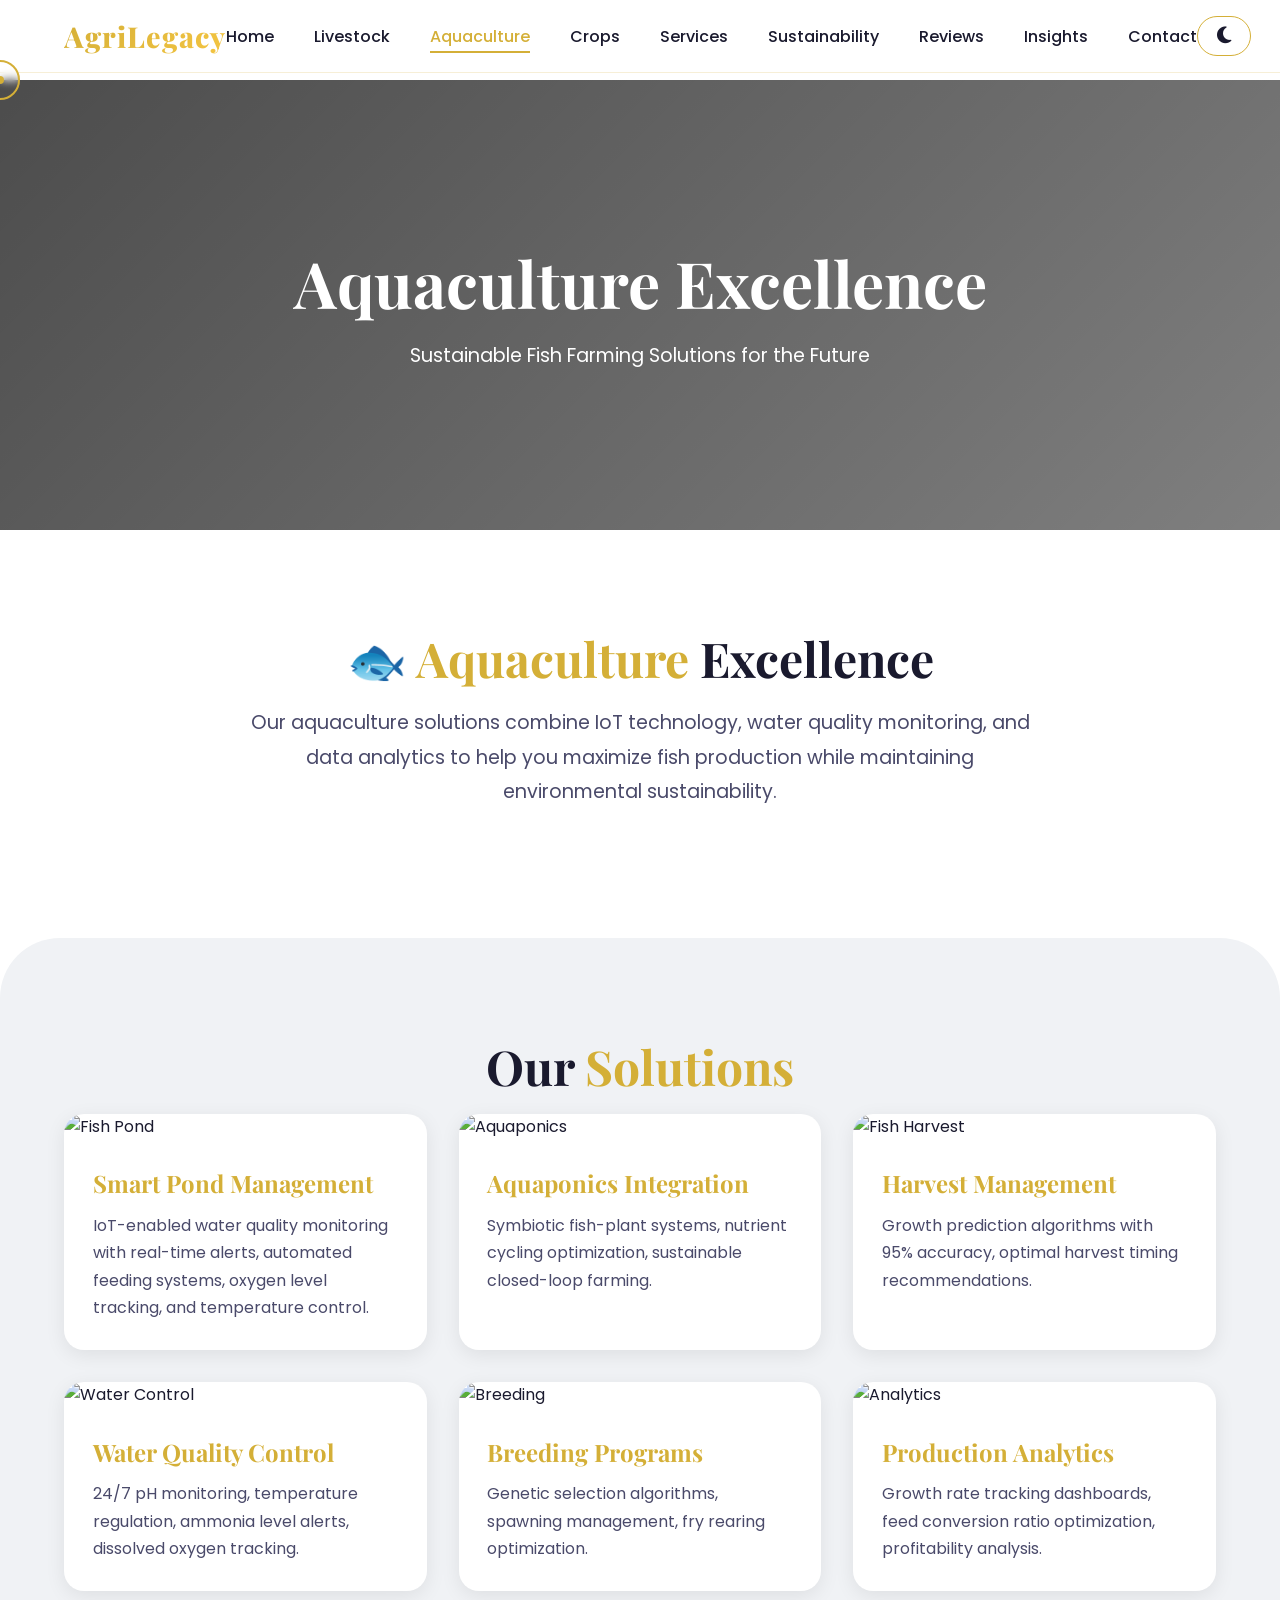
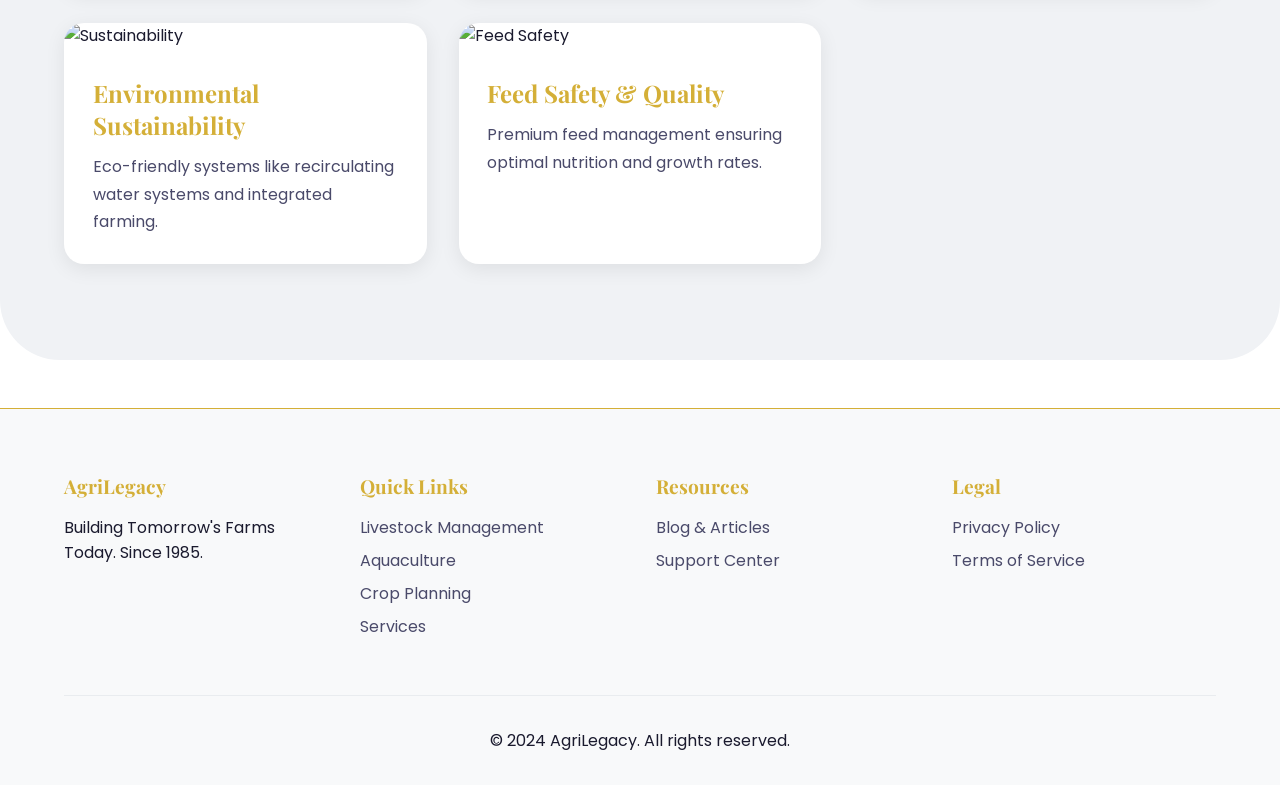
==== aquaculture.html @ acbb859a "first commit" ====
<!DOCTYPE html>
<html lang="en">
<head>
    <meta charset="UTF-8">
    <meta name="viewport" content="width=device-width, initial-scale=1.0, viewport-fit=cover">
    <title>AgriLegacy - Aquaculture & Fish Farming Solutions</title>
    <link rel="stylesheet" href="https://cdnjs.cloudflare.com/ajax/libs/font-awesome/6.4.0/css/all.min.css">
    <link href="https://fonts.googleapis.com/css2?family=Playfair+Display:wght@400;500;600;700;800;900&family=Poppins:wght@300;400;500;600;700;800&display=swap" rel="stylesheet">
    <link rel="stylesheet" href="css/style.css">
</head>
<body>
    <div class="cursor"></div>
    <div class="cursor-dot"></div>

    <nav class="navbar">
        <div class="nav-container">
            <a href="index.html" class="logo">Agri<span>Legacy</span></a>
            <ul class="nav-links">
                <li><a href="index.html">Home</a></li>
                <li><a href="livestock.html">Livestock</a></li>
                <li><a href="aquaculture.html">Aquaculture</a></li>
                <li><a href="crops.html">Crops</a></li>
                <li><a href="services.html">Services</a></li>
                <li><a href="sustainability.html">Sustainability</a></li>
                <li><a href="reviews.html">Reviews</a></li>
                <li><a href="insights.html">Insights</a></li>
                <li><a href="contact.html">Contact</a></li>
            </ul>
            <div style="display: flex; gap: 1rem; align-items: center;">
                <button class="theme-toggle" onclick="toggleTheme()">
                    <i class="fas fa-moon"></i>
                </button>
                <button class="mobile-menu-btn" onclick="openMobileMenu()">
                    <i class="fas fa-bars"></i>
                </button>
            </div>
        </div>
    </nav>

    <div class="mobile-nav-overlay" onclick="closeMobileMenu()"></div>
    <div class="mobile-nav">
        <button class="close-menu" onclick="closeMobileMenu()">
            <i class="fas fa-times"></i>
        </button>
        <ul class="mobile-nav-links">
            <li><a href="index.html" onclick="closeMobileMenu()">🏠 Home</a></li>
            <li><a href="livestock.html" onclick="closeMobileMenu()">🐄 Livestock Management</a></li>
            <li><a href="aquaculture.html" onclick="closeMobileMenu()">🐟 Aquaculture / Fish Farming</a></li>
            <li><a href="crops.html" onclick="closeMobileMenu()">🌾 Crop Planning</a></li>
            <li><a href="services.html" onclick="closeMobileMenu()">⚙️ Services</a></li>
            <li><a href="sustainability.html" onclick="closeMobileMenu()">🌍 Sustainability</a></li>
            <li><a href="reviews.html" onclick="closeMobileMenu()">⭐ Reviews</a></li>
            <li><a href="insights.html" onclick="closeMobileMenu()">📝 Insights / Blog</a></li>
            <li><a href="contact.html" onclick="closeMobileMenu()">📞 Contact</a></li>
        </ul>
        <div style="margin-top: 2rem; padding-top: 1rem; border-top: 1px solid var(--border);">
            <p style="color: var(--accent-gold); margin-bottom: 0.5rem;">Connect With Us</p>
            <div class="social-links">
                <a href="#"><i class="fab fa-facebook"></i></a>
                <a href="#"><i class="fab fa-instagram"></i></a>
                <a href="#"><i class="fab fa-linkedin"></i></a>
                <a href="#"><i class="fab fa-youtube"></i></a>
                <a href="https://wa.me/15551234567" target="_blank"><i class="fab fa-whatsapp"></i></a>
            </div>
        </div>
    </div>

    <div class="page-banner" style="background-image: url('https://i.pinimg.com/736x/d5/71/7b/d5717b81e72ecfb12fcfa950827a4e0d.jpg');">
        <div class="overlay"></div>
        <div class="content">
            <h1>Aquaculture Excellence</h1>
            <p>Sustainable Fish Farming Solutions for the Future</p>
        </div>
    </div>

    <section class="section">
        <div style="text-align: center; max-width: 800px; margin: 0 auto;">
            <h2 class="section-title">🐟 <span>Aquaculture</span> Excellence</h2>
            <p style="font-size: 1.2rem; color: var(--text-secondary); line-height: 1.8;">Our aquaculture solutions combine IoT technology, water quality monitoring, and data analytics to help you maximize fish production while maintaining environmental sustainability.</p>
        </div>
    </section>

    <section class="section section-alt">
        <h2 class="section-title">Our <span>Solutions</span></h2>
        <div class="cards-grid cards-grid-4">
            <div class="card">
                <img src="https://i.pinimg.com/736x/1e/69/60/1e696035de8fabfd51c5e53b4181bbb4.jpg" alt="Fish Pond" class="card-img">
                <div class="card-content">
                    <h3>Smart Pond Management</h3>
                    <p>IoT-enabled water quality monitoring with real-time alerts, automated feeding systems, oxygen level tracking, and temperature control.</p>
                </div>
            </div>
            <div class="card">
                <img src="https://i.pinimg.com/736x/d5/71/7b/d5717b81e72ecfb12fcfa950827a4e0d.jpg" alt="Aquaponics" class="card-img">
                <div class="card-content">
                    <h3>Aquaponics Integration</h3>
                    <p>Symbiotic fish-plant systems, nutrient cycling optimization, sustainable closed-loop farming.</p>
                </div>
            </div>
            <div class="card">
                <img src="https://i.pinimg.com/1200x/8e/64/2d/8e642d8a9960d78da6f51a2965cb871b.jpg" alt="Fish Harvest" class="card-img">
                <div class="card-content">
                    <h3>Harvest Management</h3>
                    <p>Growth prediction algorithms with 95% accuracy, optimal harvest timing recommendations.</p>
                </div>
            </div>
            <div class="card">
                <img src="https://i.pinimg.com/1200x/11/e5/aa/11e5aa40e086801b2109b5f7ef23d53f.jpg" alt="Water Control" class="card-img">
                <div class="card-content">
                    <h3>Water Quality Control</h3>
                    <p>24/7 pH monitoring, temperature regulation, ammonia level alerts, dissolved oxygen tracking.</p>
                </div>
            </div>
            <div class="card">
                <img src="https://i.pinimg.com/736x/c3/d2/8f/c3d28f315cec62ebd3b96893f3dd29bd.jpg" alt="Breeding" class="card-img">
                <div class="card-content">
                    <h3>Breeding Programs</h3>
                    <p>Genetic selection algorithms, spawning management, fry rearing optimization.</p>
                </div>
            </div>
            <div class="card">
                <img src="https://i.pinimg.com/1200x/0e/ce/b7/0eceb753469b6be202cb167196c5ea76.jpg" alt="Analytics" class="card-img">
                <div class="card-content">
                    <h3>Production Analytics</h3>
                    <p>Growth rate tracking dashboards, feed conversion ratio optimization, profitability analysis.</p>
                </div>
            </div>
            <div class="card">
                <img src="https://i.pinimg.com/1200x/66/87/d6/6687d665dc0567a854f6cb7ec1b932c6.jpg" alt="Sustainability" class="card-img">
                <div class="card-content">
                    <h3>Environmental Sustainability</h3>
                    <p>Eco-friendly systems like recirculating water systems and integrated farming.</p>
                </div>
            </div>
            <div class="card">
                <img src="https://i.pinimg.com/736x/c3/d2/d4/c3d2d4481f955241b22412c8c78fe183.jpg" alt="Feed Safety" class="card-img">
                <div class="card-content">
                    <h3>Feed Safety & Quality</h3>
                    <p>Premium feed management ensuring optimal nutrition and growth rates.</p>
                </div>
            </div>
        </div>
    </section>

    <footer class="footer">
        <div class="footer-content">
            <div class="footer-section"><h4>AgriLegacy</h4><p>Building Tomorrow's Farms Today. Since 1985.</p></div>
            <div class="footer-section">
                <h4>Quick Links</h4>
                <a href="livestock.html">Livestock Management</a>
                <a href="aquaculture.html">Aquaculture</a>
                <a href="crops.html">Crop Planning</a>
                <a href="services.html">Services</a>
            </div>
            <div class="footer-section">
                <h4>Resources</h4>
                <a href="insights.html">Blog & Articles</a>
                <a href="#">Support Center</a>
            </div>
            <div class="footer-section">
                <h4>Legal</h4>
                <a href="#">Privacy Policy</a>
                <a href="#">Terms of Service</a>
            </div>
        </div>
        <div class="footer-bottom"><p>&copy; 2024 AgriLegacy. All rights reserved.</p></div>
    </footer>

    <script src="js/main.js"></script>
</body>
</html>
---- css/style.css ----
* {
    margin: 0;
    padding: 0;
    box-sizing: border-box;
    cursor: none;
}

:root {
    --bg-primary: #ffffff;
    --bg-secondary: #f8f9fa;
    --bg-tertiary: #f0f2f5;
    --bg-quaternary: #e8ecef;
    --text-primary: #1a1a2e;
    --text-secondary: #4a4a6a;
    --text-light: #8a8aa3;
    --accent: #2d6a4f;
    --accent-light: #40916c;
    --accent-gold: #d4af37;
    --accent-gold-light: #f4c542;
    --accent-gold-dark: #b8960c;
    --card-bg: #ffffff;
    --shadow-sm: 0 5px 20px rgba(0, 0, 0, 0.08);
    --shadow-md: 0 10px 30px rgba(0, 0, 0, 0.12);
    --shadow-lg: 0 20px 50px rgba(0, 0, 0, 0.15);
    --shadow-xl: 0 30px 60px rgba(0, 0, 0, 0.2);
    --border: #e9ecef;
    --gradient-primary: linear-gradient(135deg, #2d6a4f 0%, #1b4332 100%);
    --gradient-gold: linear-gradient(135deg, #d4af37 0%, #f4c542 100%);
    --gradient-dark: linear-gradient(135deg, #1a1a2e 0%, #16213e 100%);
}

[data-theme="dark"] {
    --bg-primary: #0a0a0f;
    --bg-secondary: #14141a;
    --bg-tertiary: #1a1a24;
    --bg-quaternary: #1f1f2a;
    --text-primary: #ffffff;
    --text-secondary: #c0c0d0;
    --text-light: #808090;
    --accent: #40916c;
    --accent-light: #52b788;
    --card-bg: #1a1a24;
    --shadow-sm: 0 5px 20px rgba(0, 0, 0, 0.3);
    --shadow-md: 0 10px 30px rgba(0, 0, 0, 0.4);
    --shadow-lg: 0 20px 50px rgba(0, 0, 0, 0.5);
    --shadow-xl: 0 30px 60px rgba(0, 0, 0, 0.6);
    --border: #2a2a35;
}

body {
    font-family: 'Poppins', sans-serif;
    background: var(--bg-primary);
    color: var(--text-primary);
    transition: all 0.3s ease;
    overflow-x: hidden;
}

h1, h2, h3, h4, .logo, .section-title {
    font-family: 'Playfair Display', serif;
}

/* Custom Cursor */
.cursor {
    width: 40px;
    height: 40px;
    border: 2px solid var(--accent-gold);
    border-radius: 50%;
    position: fixed;
    pointer-events: none;
    z-index: 9999;
    transition: all 0.2s ease;
    transform: translate(-50%, -50%);
    backdrop-filter: blur(5px);
}

.cursor-dot {
    width: 8px;
    height: 8px;
    background: var(--accent-gold);
    border-radius: 50%;
    position: fixed;
    pointer-events: none;
    z-index: 9999;
    transition: all 0.08s ease;
    transform: translate(-50%, -50%);
}

/* Premium Navbar */
.navbar {
    position: fixed;
    top: 0;
    width: 100%;
    background: rgba(var(--bg-primary), 0.95);
    backdrop-filter: blur(20px);
    z-index: 1000;
    padding: 1rem 5%;
    transition: all 0.4s ease;
    border-bottom: 1px solid rgba(212, 175, 55, 0.2);
}

.navbar.scrolled {
    padding: 0.7rem 5%;
    background: rgba(var(--bg-primary), 0.98);
    box-shadow: var(--shadow-md);
}

.nav-container {
    display: flex;
    justify-content: space-between;
    align-items: center;
    max-width: 1400px;
    margin: 0 auto;
}

.logo {
    font-size: 1.8rem;
    font-weight: 800;
    background: var(--gradient-gold);
    -webkit-background-clip: text;
    background-clip: text;
    color: transparent;
    letter-spacing: 1px;
    text-decoration: none;
}

.nav-links {
    display: flex;
    gap: 2.5rem;
    list-style: none;
}

.nav-links a {
    color: var(--text-primary);
    text-decoration: none;
    font-weight: 500;
    transition: all 0.3s;
    position: relative;
}

.nav-links a::after {
    content: '';
    position: absolute;
    bottom: -5px;
    left: 0;
    width: 0%;
    height: 2px;
    background: var(--accent-gold);
    transition: width 0.3s;
}

.nav-links a:hover::after,
.nav-links a.active::after {
    width: 100%;
}

.nav-links a.active {
    color: var(--accent-gold);
}

/* Mobile Menu Button */
.mobile-menu-btn {
    display: none;
    background: none;
    border: none;
    font-size: 1.8rem;
    color: var(--accent-gold);
    cursor: pointer;
    transition: all 0.3s;
    z-index: 1001;
}

.mobile-menu-btn:hover {
    transform: scale(1.1);
}

/* Mobile Navigation Overlay */
.mobile-nav {
    position: fixed;
    top: 0;
    right: -100%;
    width: 80%;
    max-width: 350px;
    height: 100vh;
    background: var(--card-bg);
    backdrop-filter: blur(20px);
    z-index: 2000;
    transition: right 0.4s ease;
    box-shadow: var(--shadow-lg);
    padding: 5rem 2rem 2rem;
    overflow-y: auto;
    border-left: 2px solid var(--accent-gold);
}

.mobile-nav.active {
    right: 0;
}

.mobile-nav-overlay {
    position: fixed;
    top: 0;
    left: 0;
    width: 100%;
    height: 100%;
    background: rgba(0, 0, 0, 0.5);
    z-index: 1999;
    opacity: 0;
    visibility: hidden;
    transition: all 0.3s;
}

.mobile-nav-overlay.active {
    opacity: 1;
    visibility: visible;
}

.close-menu {
    position: absolute;
    top: 1.5rem;
    right: 1.5rem;
    background: none;
    border: none;
    font-size: 1.8rem;
    color: var(--accent-gold);
    cursor: pointer;
    transition: all 0.3s;
}

.mobile-nav-links {
    list-style: none;
}

.mobile-nav-links li {
    margin-bottom: 1.5rem;
}

.mobile-nav-links a {
    color: var(--text-primary);
    text-decoration: none;
    font-size: 1.2rem;
    font-weight: 500;
    transition: all 0.3s;
    display: block;
    padding: 0.5rem 0;
}

.mobile-nav-links a:hover,
.mobile-nav-links a.active {
    color: var(--accent-gold);
    transform: translateX(10px);
}

.theme-toggle {
    background: var(--card-bg);
    border: 1px solid var(--accent-gold);
    padding: 0.5rem 1.2rem;
    border-radius: 50px;
    cursor: pointer;
    color: var(--text-primary);
    font-size: 1.2rem;
    transition: all 0.3s;
}

.theme-toggle:hover {
    background: var(--accent-gold);
    color: var(--bg-primary);
}

/* Hero Section */
.hero {
    height: 100vh;
    position: relative;
    overflow: hidden;
}

.carousel-container {
    position: relative;
    width: 100%;
    height: 100%;
}

.carousel-slide {
    position: absolute;
    width: 100%;
    height: 100%;
    opacity: 0;
    transition: opacity 1.5s ease;
    background-size: cover;
    background-position: center;
    background-attachment: fixed;
}

.carousel-slide.active {
    opacity: 1;
}

.hero-overlay {
    position: absolute;
    top: 0;
    left: 0;
    width: 100%;
    height: 100%;
    background: linear-gradient(135deg, rgba(0, 0, 0, 0.7), rgba(0, 0, 0, 0.5));
    display: flex;
    align-items: center;
    justify-content: center;
    text-align: center;
    color: white;
}

.hero-content {
    max-width: 900px;
    padding: 2rem;
}

.hero-content h1 {
    font-size: 5rem;
    margin-bottom: 1rem;
    animation: fadeInUp 1s ease;
    letter-spacing: 2px;
}

.hero-content .gold-text {
    color: var(--accent-gold);
}

.hero-content p {
    font-size: 1.3rem;
    margin-bottom: 2rem;
    animation: fadeInUp 1s ease 0.2s;
    opacity: 0;
    animation-fill-mode: forwards;
}

.cta-button {
    display: inline-block;
    padding: 1rem 2.5rem;
    background: var(--gradient-gold);
    color: #1a1a2e;
    text-decoration: none;
    border-radius: 50px;
    font-weight: 700;
    transition: all 0.3s;
    border: none;
    margin: 0 0.5rem;
}

.cta-button-outline {
    background: transparent;
    border: 2px solid var(--accent-gold);
    color: white;
}

.cta-button:hover {
    transform: translateY(-5px);
    box-shadow: 0 10px 30px rgba(212, 175, 55, 0.3);
}

.carousel-btn {
    position: absolute;
    top: 50%;
    transform: translateY(-50%);
    background: rgba(212, 175, 55, 0.3);
    backdrop-filter: blur(5px);
    color: white;
    padding: 1rem 1.2rem;
    border: none;
    cursor: pointer;
    font-size: 1.5rem;
    z-index: 10;
    transition: all 0.3s;
    border-radius: 50%;
}

.carousel-btn:hover {
    background: var(--accent-gold);
    transform: translateY(-50%) scale(1.1);
}

.prev { left: 30px; }
.next { right: 30px; }

/* Sections */
.section {
    padding: 6rem 5%;
    max-width: 1400px;
    margin: 0 auto;
}

.section-alt {
    background: var(--bg-tertiary);
    border-radius: 60px;
    margin: 2rem auto;
}

.section-title {
    text-align: center;
    font-size: 3rem;
    margin-bottom: 1rem;
    color: var(--text-primary);
}

.section-subtitle {
    text-align: center;
    color: var(--accent-gold);
    margin-bottom: 3rem;
    font-size: 1.1rem;
    letter-spacing: 2px;
}

.section-title span {
    color: var(--accent-gold);
}

/* Cards Grid */
.cards-grid {
    display: grid;
    grid-template-columns: repeat(auto-fit, minmax(350px, 1fr));
    gap: 2rem;
}

.cards-grid-4 {
    grid-template-columns: repeat(auto-fit, minmax(280px, 1fr));
}

.card {
    background: var(--card-bg);
    border-radius: 20px;
    overflow: hidden;
    box-shadow: var(--shadow-sm);
    transition: all 0.4s;
    position: relative;
}

.card:hover {
    transform: translateY(-10px);
    box-shadow: var(--shadow-lg);
}

.card-img {
    width: 100%;
    height: 250px;
    object-fit: cover;
    transition: transform 0.4s;
}

.card:hover .card-img {
    transform: scale(1.05);
}

.card-content {
    padding: 1.8rem;
}

.card h3 {
    margin-bottom: 0.8rem;
    color: var(--accent-gold);
    font-size: 1.5rem;
}

.card p {
    color: var(--text-secondary);
    line-height: 1.7;
}

.card-icon {
    font-size: 2.5rem;
    color: var(--accent-gold);
    margin-bottom: 1rem;
}

/* Stats Section */
.stats {
    background: var(--gradient-primary);
    color: white;
    padding: 5rem 5%;
    position: relative;
    overflow: hidden;
}

.stats::before {
    content: '';
    position: absolute;
    top: -50%;
    right: -10%;
    width: 300px;
    height: 300px;
    background: radial-gradient(circle, rgba(212, 175, 55, 0.1) 0%, transparent 70%);
    border-radius: 50%;
}

.stats-grid {
    display: grid;
    grid-template-columns: repeat(auto-fit, minmax(200px, 1fr));
    gap: 2rem;
    text-align: center;
    max-width: 1200px;
    margin: 0 auto;
    position: relative;
    z-index: 1;
}

.stat-item h3 {
    font-size: 3rem;
    margin-bottom: 0.5rem;
    color: var(--accent-gold);
}

/* Timeline */
.timeline {
    position: relative;
    max-width: 1200px;
    margin: 0 auto;
    padding: 2rem 0;
}

.timeline::after {
    content: '';
    position: absolute;
    width: 2px;
    background: var(--accent-gold);
    top: 0;
    bottom: 0;
    left: 50%;
    margin-left: -1px;
}

.timeline-item {
    padding: 10px 40px;
    position: relative;
    width: 50%;
    animation: fadeInUp 0.8s ease;
}

.timeline-item.left { left: 0; }
.timeline-item.right { left: 50%; }

.timeline-content {
    padding: 20px 30px;
    background: var(--card-bg);
    border-radius: 20px;
    box-shadow: var(--shadow-md);
}

.timeline-content h3 { color: var(--accent-gold); }

/* Testimonials */
.testimonial-card {
    background: var(--card-bg);
    padding: 2rem;
    border-radius: 20px;
    text-align: center;
    box-shadow: var(--shadow-sm);
    transition: all 0.3s;
}

.testimonial-card:hover {
    transform: translateY(-5px);
    box-shadow: var(--shadow-md);
}

.testimonial-card i {
    font-size: 3rem;
    color: var(--accent-gold);
    margin-bottom: 1rem;
}

.stars {
    color: var(--accent-gold);
    margin: 1rem 0;
}

/* Blog */
.blog-card {
    background: var(--card-bg);
    border-radius: 20px;
    overflow: hidden;
    box-shadow: var(--shadow-sm);
}

.blog-img {
    width: 100%;
    height: 200px;
    object-fit: cover;
}

.blog-content { padding: 1.5rem; }
.blog-date {
    color: var(--accent-gold);
    font-size: 0.85rem;
    margin-bottom: 0.5rem;
}

/* Partners */
.partners-grid {
    display: grid;
    grid-template-columns: repeat(auto-fit, minmax(150px, 1fr));
    gap: 2rem;
    text-align: center;
    align-items: center;
}

.partner-logo {
    font-size: 2rem;
    color: var(--text-light);
    transition: all 0.3s;
}

.partner-logo:hover {
    color: var(--accent-gold);
    transform: scale(1.1);
}

/* FAQ */
.faq-item {
    background: var(--card-bg);
    margin-bottom: 1rem;
    border-radius: 15px;
    overflow: hidden;
}

.faq-question {
    padding: 1.2rem 1.5rem;
    cursor: pointer;
    display: flex;
    justify-content: space-between;
    align-items: center;
    font-weight: 600;
    transition: all 0.3s;
}

.faq-question:hover { background: var(--bg-tertiary); }

.faq-answer {
    padding: 0 1.5rem;
    max-height: 0;
    overflow: hidden;
    transition: max-height 0.3s ease;
    color: var(--text-secondary);
}

.faq-item.active .faq-answer {
    padding: 0 1.5rem 1.2rem;
    max-height: 200px;
}

/* Contact */
.contact-container {
    display: grid;
    grid-template-columns: 1fr 1fr;
    gap: 3rem;
    margin-top: 2rem;
}

.contact-form, .contact-info {
    background: var(--card-bg);
    padding: 2rem;
    border-radius: 20px;
    box-shadow: var(--shadow-sm);
}

.form-group { margin-bottom: 1.5rem; }

.form-group input,
.form-group textarea,
.form-group select {
    width: 100%;
    padding: 1rem;
    background: var(--bg-secondary);
    border: 1px solid var(--border);
    border-radius: 10px;
    color: var(--text-primary);
    font-family: 'Poppins', sans-serif;
    transition: all 0.3s;
}

.form-group input:focus,
.form-group textarea:focus,
.form-group select:focus {
    outline: none;
    border-color: var(--accent-gold);
}

.submit-btn {
    background: var(--gradient-gold);
    color: #1a1a2e;
    padding: 1rem 2rem;
    border: none;
    border-radius: 50px;
    font-weight: 700;
    cursor: pointer;
    transition: all 0.3s;
    width: 100%;
}

.submit-btn:hover {
    transform: translateY(-2px);
    box-shadow: 0 5px 15px rgba(212, 175, 55, 0.3);
}

.info-item {
    display: flex;
    align-items: center;
    gap: 1rem;
    margin-bottom: 1.5rem;
}

.info-item i {
    font-size: 1.5rem;
    color: var(--accent-gold);
}

.whatsapp-btn {
    display: inline-flex;
    align-items: center;
    gap: 0.5rem;
    background: #25D366;
    color: white;
    padding: 1rem 2rem;
    border-radius: 50px;
    text-decoration: none;
    font-weight: 600;
    margin-top: 1rem;
    transition: all 0.3s;
}

.whatsapp-btn:hover {
    transform: scale(1.05);
    box-shadow: 0 5px 20px rgba(37, 211, 102, 0.4);
}

/* Newsletter */
.newsletter {
    background: var(--gradient-primary);
    padding: 4rem;
    border-radius: 30px;
    text-align: center;
    color: white;
}

.newsletter-input {
    display: flex;
    gap: 1rem;
    max-width: 500px;
    margin: 2rem auto 0;
}

.newsletter-input input {
    flex: 1;
    padding: 1rem;
    border: none;
    border-radius: 50px;
    font-size: 1rem;
}

.newsletter-input button {
    background: var(--accent-gold);
    border: none;
    padding: 0 2rem;
    border-radius: 50px;
    font-weight: 600;
    cursor: pointer;
    transition: all 0.3s;
}

/* Footer */
.footer {
    background: var(--bg-secondary);
    padding: 4rem 5% 2rem;
    margin-top: 3rem;
    border-top: 1px solid var(--accent-gold);
}

.footer-content {
    display: grid;
    grid-template-columns: repeat(auto-fit, minmax(250px, 1fr));
    gap: 2rem;
    max-width: 1400px;
    margin: 0 auto;
}

.footer-section h4 {
    margin-bottom: 1rem;
    color: var(--accent-gold);
    font-size: 1.2rem;
}

.footer-section a {
    color: var(--text-secondary);
    text-decoration: none;
    transition: color 0.3s;
    display: block;
    margin-bottom: 0.5rem;
}

.footer-section a:hover { color: var(--accent-gold); }

.social-links a {
    display: inline-block;
    margin-right: 1rem;
    font-size: 1.5rem;
}

.footer-bottom {
    text-align: center;
    margin-top: 3rem;
    padding-top: 2rem;
    border-top: 1px solid var(--border);
}

@keyframes fadeInUp {
    from {
        opacity: 0;
        transform: translateY(30px);
    }
    to {
        opacity: 1;
        transform: translateY(0);
    }
}

/* Responsive */
@media (max-width: 768px) {
    .nav-links { display: none; }
    .mobile-menu-btn { display: block; }
    .hero-content h1 { font-size: 2.5rem; }
    .hero-content p { font-size: 1rem; }
    .section-title { font-size: 2rem; }
    .contact-container { grid-template-columns: 1fr; }
    
    .timeline::after { left: 31px; }
    .timeline-item {
        width: 100%;
        padding-left: 70px;
        padding-right: 25px;
    }
    .timeline-item.right { left: 0; }
    
    .cursor, .cursor-dot { display: none; }
    * { cursor: auto; }
    
    .newsletter-input { flex-direction: column; }
    .newsletter { padding: 2rem; }
    
    .carousel-btn { padding: 0.5rem 0.8rem; font-size: 1rem; }
    .prev { left: 10px; }
    .next { right: 10px; }
}

@media (max-width: 480px) {
    .cards-grid, .cards-grid-4 { grid-template-columns: 1fr; }
    .hero-content h1 { font-size: 2rem; }
    .cta-button {
        padding: 0.7rem 1.5rem;
        font-size: 0.9rem;
        margin: 0.3rem;
    }
}

/* Page Banner */
.page-banner {
    height: 50vh;
    background-size: cover;
    background-position: center;
    position: relative;
    display: flex;
    align-items: center;
    justify-content: center;
    text-align: center;
    color: white;
    margin-top: 80px;
}

.page-banner .overlay {
    position: absolute;
    top: 0;
    left: 0;
    width: 100%;
    height: 100%;
    background: linear-gradient(135deg, rgba(0,0,0,0.7), rgba(0,0,0,0.5));
}

.page-banner .content {
    position: relative;
    z-index: 1;
}

.page-banner h1 {
    font-size: 4rem;
    margin-bottom: 1rem;
}

.page-banner p {
    font-size: 1.2rem;
}
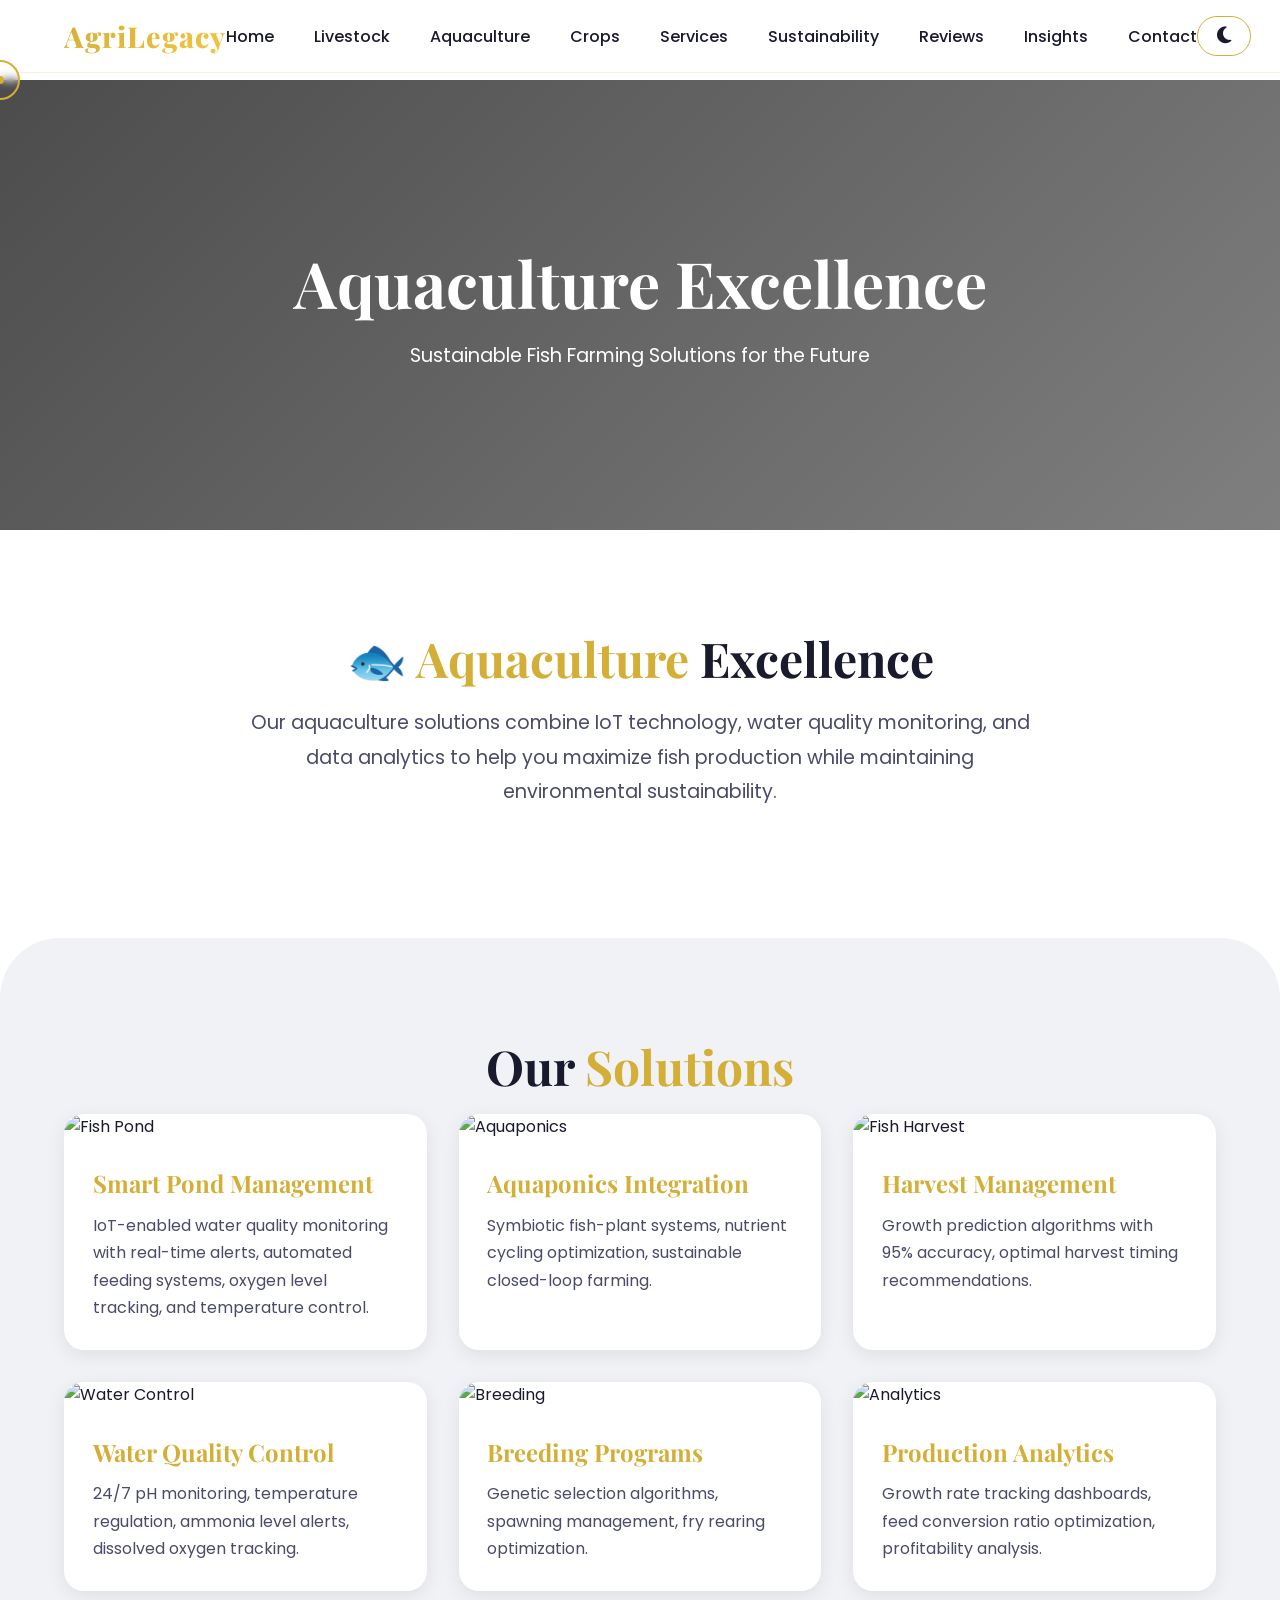
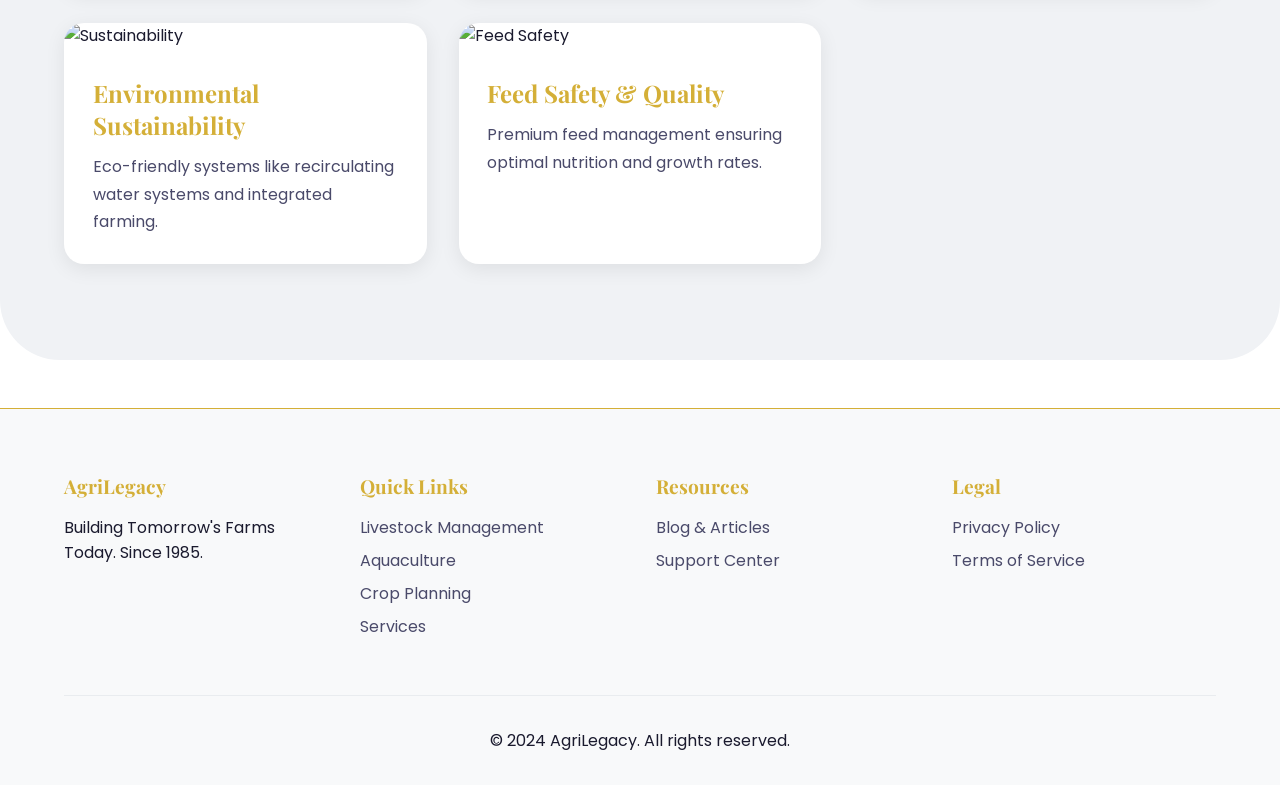
==== commit 0f8f8055: "updated" ====
--- a/aquaculture.html
+++ b/aquaculture.html
@@ -14,17 +14,17 @@
 
     <nav class="navbar">
         <div class="nav-container">
-            <a href="index.html" class="logo">Agri<span>Legacy</span></a>
+            <a href="./index.html" class="logo">Agri<span>Legacy</span></a>
             <ul class="nav-links">
-                <li><a href="index.html">Home</a></li>
-                <li><a href="livestock.html">Livestock</a></li>
-                <li><a href="aquaculture.html">Aquaculture</a></li>
-                <li><a href="crops.html">Crops</a></li>
-                <li><a href="services.html">Services</a></li>
-                <li><a href="sustainability.html">Sustainability</a></li>
-                <li><a href="reviews.html">Reviews</a></li>
-                <li><a href="insights.html">Insights</a></li>
-                <li><a href="contact.html">Contact</a></li>
+                <li><a href="./index.html">Home</a></li>
+                <li><a href="./Livestock.html">Livestock</a></li>
+                <li><a href="./aquaculture.html">Aquaculture</a></li>
+                <li><a href="./crops.html">Crops</a></li>
+                <li><a href="./services.html">Services</a></li>
+                <li><a href="./sustainability.html">Sustainability</a></li>
+                <li><a href="./reviews.html">Reviews</a></li>
+                <li><a href="./insights.html">Insights</a></li>
+                <li><a href="./contact.html">Contact</a></li>
             </ul>
             <div style="display: flex; gap: 1rem; align-items: center;">
                 <button class="theme-toggle" onclick="toggleTheme()">
@@ -43,15 +43,15 @@
             <i class="fas fa-times"></i>
         </button>
         <ul class="mobile-nav-links">
-            <li><a href="index.html" onclick="closeMobileMenu()">🏠 Home</a></li>
-            <li><a href="livestock.html" onclick="closeMobileMenu()">🐄 Livestock Management</a></li>
-            <li><a href="aquaculture.html" onclick="closeMobileMenu()">🐟 Aquaculture / Fish Farming</a></li>
-            <li><a href="crops.html" onclick="closeMobileMenu()">🌾 Crop Planning</a></li>
-            <li><a href="services.html" onclick="closeMobileMenu()">⚙️ Services</a></li>
-            <li><a href="sustainability.html" onclick="closeMobileMenu()">🌍 Sustainability</a></li>
-            <li><a href="reviews.html" onclick="closeMobileMenu()">⭐ Reviews</a></li>
-            <li><a href="insights.html" onclick="closeMobileMenu()">📝 Insights / Blog</a></li>
-            <li><a href="contact.html" onclick="closeMobileMenu()">📞 Contact</a></li>
+            <li><a href="./index.html" onclick="closeMobileMenu()">🏠 Home</a></li>
+            <li><a href="./Livestock.html" onclick="closeMobileMenu()">🐄 Livestock Management</a></li>
+            <li><a href="./aquaculture.html" onclick="closeMobileMenu()">🐟 Aquaculture / Fish Farming</a></li>
+            <li><a href="./crops.html" onclick="closeMobileMenu()">🌾 Crop Planning</a></li>
+            <li><a href="./services.html" onclick="closeMobileMenu()">⚙️ Services</a></li>
+            <li><a href="./sustainability.html" onclick="closeMobileMenu()">🌍 Sustainability</a></li>
+            <li><a href="./reviews.html" onclick="closeMobileMenu()">⭐ Reviews</a></li>
+            <li><a href="./insights.html" onclick="closeMobileMenu()">📝 Insights / Blog</a></li>
+            <li><a href="./contact.html" onclick="closeMobileMenu()">📞 Contact</a></li>
         </ul>
         <div style="margin-top: 2rem; padding-top: 1rem; border-top: 1px solid var(--border);">
             <p style="color: var(--accent-gold); margin-bottom: 0.5rem;">Connect With Us</p>
@@ -147,14 +147,14 @@
             <div class="footer-section"><h4>AgriLegacy</h4><p>Building Tomorrow's Farms Today. Since 1985.</p></div>
             <div class="footer-section">
                 <h4>Quick Links</h4>
-                <a href="livestock.html">Livestock Management</a>
-                <a href="aquaculture.html">Aquaculture</a>
-                <a href="crops.html">Crop Planning</a>
-                <a href="services.html">Services</a>
+                <a href="./Livestock.html">Livestock Management</a>
+                <a href="./aquaculture.html">Aquaculture</a>
+                <a href="./crops.html">Crop Planning</a>
+                <a href="./services.html">Services</a>
             </div>
             <div class="footer-section">
                 <h4>Resources</h4>
-                <a href="insights.html">Blog & Articles</a>
+                <a href="./insights.html">Blog & Articles</a>
                 <a href="#">Support Center</a>
             </div>
             <div class="footer-section">
